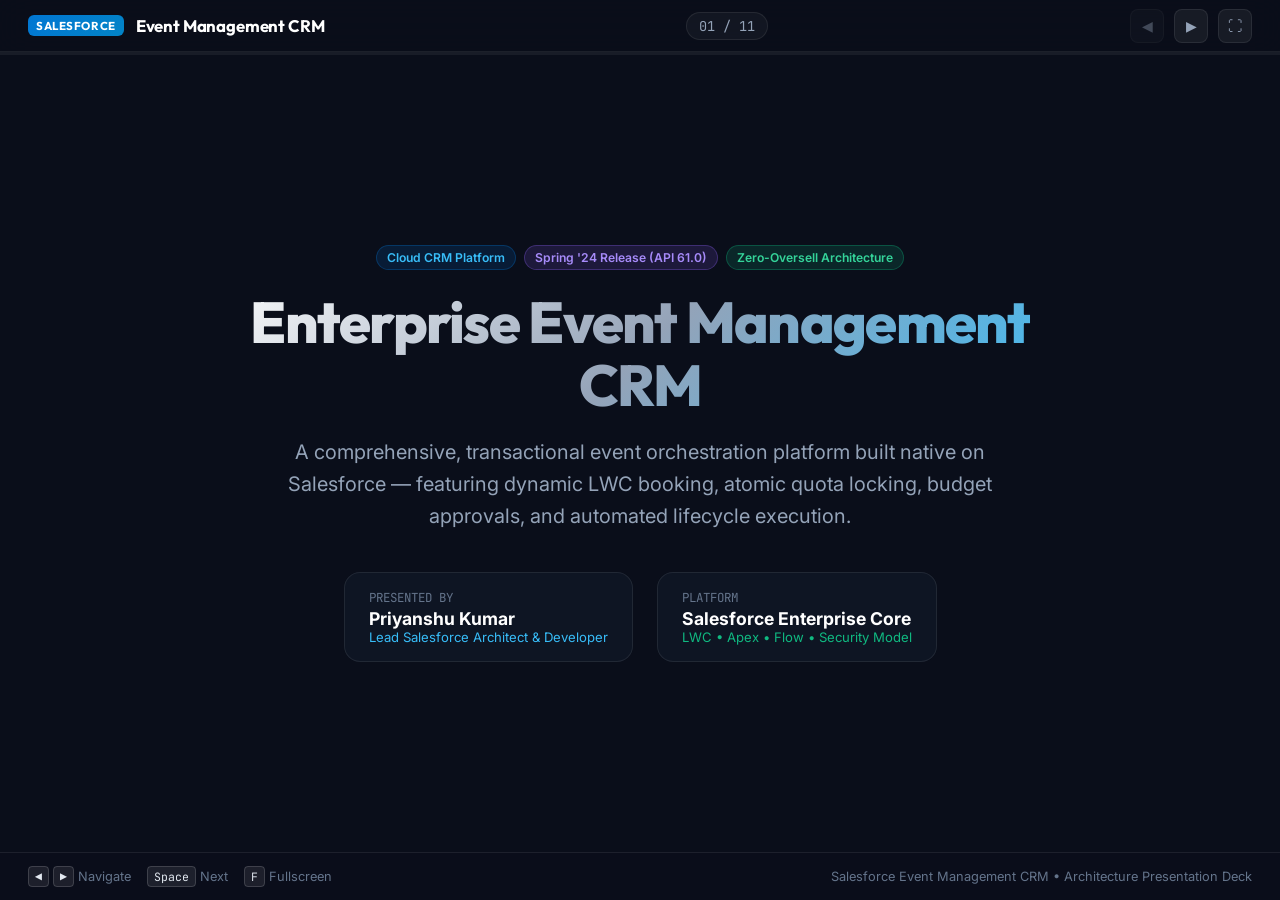
==== presentation/index.html @ e316e035 "feat(presentation): add interactive 11-slide presentation deck and screenshots guide" ====
<!DOCTYPE html>
<html lang="en">
<head>
    <meta charset="UTF-8">
    <meta name="viewport" content="width=device-width, initial-scale=1.0">
    <title>Enterprise Event Management CRM | Salesforce Presentation</title>
    <link rel="preconnect" href="https://fonts.googleapis.com">
    <link rel="preconnect" href="https://fonts.gstatic.com" crossorigin>
    <link href="https://fonts.googleapis.com/css2?family=Inter:wght@300;400;500;600;700;800&family=JetBrains+Mono:wght@400;500;600&family=Outfit:wght@400;600;700;800&display=swap" rel="stylesheet">
    <style>
        :root {
            --bg-base: #0a0e1a;
            --bg-surface: #111827;
            --bg-card: rgba(17, 24, 39, 0.75);
            --bg-card-hover: rgba(31, 41, 55, 0.85);
            --border-card: rgba(255, 255, 255, 0.08);
            --border-focus: #0176D3;
            --sf-blue: #0176D3;
            --sf-blue-light: #38bdf8;
            --sf-teal: #0d9488;
            --accent-purple: #8b5cf6;
            --accent-emerald: #10b981;
            --accent-amber: #f59e0b;
            --accent-rose: #f43f5e;
            --text-primary: #f8fafc;
            --text-secondary: #94a3b8;
            --text-muted: #64748b;
            --radius-lg: 16px;
            --radius-md: 10px;
            --radius-sm: 6px;
            --shadow-glow: 0 0 40px -10px rgba(1, 118, 211, 0.35);
        }

        * {
            box-sizing: border-box;
            margin: 0;
            padding: 0;
        }

        body {
            font-family: 'Inter', sans-serif;
            background-color: var(--bg-base);
            color: var(--text-primary);
            overflow: hidden;
            height: 100vh;
            width: 100vw;
            display: flex;
            flex-direction: column;
            user-select: none;
        }

        /* Top Progress & Header */
        .header-bar {
            height: 52px;
            background: rgba(10, 14, 26, 0.8);
            backdrop-filter: blur(16px);
            border-bottom: 1px solid var(--border-card);
            display: flex;
            align-items: center;
            justify-content: space-between;
            padding: 0 28px;
            z-index: 100;
        }

        .header-logo {
            display: flex;
            align-items: center;
            gap: 12px;
            font-family: 'Outfit', sans-serif;
            font-weight: 700;
            font-size: 1.05rem;
            letter-spacing: -0.01em;
            color: #fff;
        }

        .sf-badge {
            background: linear-gradient(135deg, #0176D3, #0284c7);
            color: #fff;
            padding: 3px 8px;
            border-radius: 6px;
            font-size: 0.72rem;
            font-weight: 700;
            letter-spacing: 0.05em;
            text-transform: uppercase;
        }

        .slide-counter {
            font-family: 'JetBrains Mono', monospace;
            font-size: 0.85rem;
            color: var(--text-secondary);
            background: rgba(255, 255, 255, 0.04);
            padding: 4px 12px;
            border-radius: 20px;
            border: 1px solid var(--border-card);
        }

        .controls {
            display: flex;
            align-items: center;
            gap: 10px;
        }

        .btn-icon {
            background: rgba(255, 255, 255, 0.06);
            border: 1px solid var(--border-card);
            color: var(--text-secondary);
            width: 34px;
            height: 34px;
            border-radius: 8px;
            display: flex;
            align-items: center;
            justify-content: center;
            cursor: pointer;
            transition: all 0.2s ease;
            font-size: 0.9rem;
        }

        .btn-icon:hover {
            background: rgba(255, 255, 255, 0.12);
            color: #fff;
            border-color: rgba(255, 255, 255, 0.2);
            transform: translateY(-1px);
        }

        .progress-line {
            height: 3px;
            background: rgba(255, 255, 255, 0.06);
            width: 100%;
            position: relative;
        }

        .progress-bar-fill {
            height: 100%;
            background: linear-gradient(90deg, #0176D3, #38bdf8, #8b5cf6);
            width: 0%;
            transition: width 0.35s cubic-bezier(0.4, 0, 0.2, 1);
        }

        /* Slide Deck Viewport */
        .viewport {
            flex: 1;
            position: relative;
            overflow: hidden;
            display: flex;
            align-items: center;
            justify-content: center;
            padding: 24px;
        }

        .slide {
            position: absolute;
            inset: 20px 30px;
            opacity: 0;
            pointer-events: none;
            transform: scale(0.97) translateY(12px);
            transition: opacity 0.4s cubic-bezier(0.4, 0, 0.2, 1), transform 0.4s cubic-bezier(0.4, 0, 0.2, 1);
            display: flex;
            flex-direction: column;
            overflow-y: auto;
            scrollbar-width: thin;
            scrollbar-color: var(--border-card) transparent;
        }

        .slide.active {
            opacity: 1;
            pointer-events: auto;
            transform: scale(1) translateY(0);
        }

        /* Slide Content Components */
        .slide-header {
            margin-bottom: 24px;
        }

        .slide-tag {
            display: inline-flex;
            align-items: center;
            gap: 6px;
            font-family: 'JetBrains Mono', monospace;
            font-size: 0.78rem;
            color: var(--sf-blue-light);
            text-transform: uppercase;
            letter-spacing: 0.08em;
            margin-bottom: 6px;
        }

        .slide-title {
            font-family: 'Outfit', sans-serif;
            font-size: 2.2rem;
            font-weight: 700;
            letter-spacing: -0.02em;
            background: linear-gradient(135deg, #ffffff 0%, #cbd5e1 100%);
            -webkit-background-clip: text;
            -webkit-text-fill-color: transparent;
        }

        .slide-subtitle {
            font-size: 1.05rem;
            color: var(--text-secondary);
            margin-top: 4px;
        }

        /* Grid Layouts */
        .grid-2 {
            display: grid;
            grid-template-columns: 1fr 1fr;
            gap: 20px;
            flex: 1;
        }

        .grid-3 {
            display: grid;
            grid-template-columns: repeat(3, 1fr);
            gap: 20px;
            flex: 1;
        }

        .grid-4 {
            display: grid;
            grid-template-columns: repeat(4, 1fr);
            gap: 16px;
            flex: 1;
        }

        .card {
            background: var(--bg-card);
            border: 1px solid var(--border-card);
            border-radius: var(--radius-lg);
            padding: 22px;
            backdrop-filter: blur(12px);
            display: flex;
            flex-direction: column;
            position: relative;
            transition: all 0.25s ease;
        }

        .card:hover {
            border-color: rgba(255, 255, 255, 0.15);
            background: var(--bg-card-hover);
        }

        .card-header {
            display: flex;
            align-items: center;
            gap: 10px;
            margin-bottom: 14px;
        }

        .card-icon {
            width: 36px;
            height: 36px;
            border-radius: 10px;
            display: flex;
            align-items: center;
            justify-content: center;
            font-size: 1.1rem;
            background: rgba(1, 118, 211, 0.15);
            color: var(--sf-blue-light);
            border: 1px solid rgba(1, 118, 211, 0.3);
        }

        .card-title {
            font-family: 'Outfit', sans-serif;
            font-size: 1.15rem;
            font-weight: 600;
            color: #fff;
        }

        .card-body {
            color: var(--text-secondary);
            font-size: 0.92rem;
            line-height: 1.6;
            flex: 1;
        }

        ul.feature-list {
            list-style: none;
        }

        ul.feature-list li {
            position: relative;
            padding-left: 20px;
            margin-bottom: 10px;
            font-size: 0.9rem;
            color: #cbd5e1;
            line-height: 1.5;
        }

        ul.feature-list li::before {
            content: "▹";
            position: absolute;
            left: 0;
            color: var(--sf-blue-light);
            font-size: 1.1rem;
            line-height: 1.3;
        }

        /* Interactive Screenshots & Placeholders */
        .screenshot-box {
            background: rgba(0, 0, 0, 0.35);
            border: 1px dashed rgba(255, 255, 255, 0.18);
            border-radius: var(--radius-md);
            overflow: hidden;
            position: relative;
            min-height: 220px;
            display: flex;
            align-items: center;
            justify-content: center;
            margin-top: 12px;
        }

        .screenshot-box img {
            width: 100%;
            height: 100%;
            object-fit: cover;
            display: block;
            border-radius: var(--radius-md);
        }

        .screenshot-placeholder {
            display: flex;
            flex-direction: column;
            align-items: center;
            justify-content: center;
            gap: 8px;
            color: var(--text-muted);
            padding: 24px;
            text-align: center;
            font-size: 0.85rem;
        }

        .screenshot-placeholder code {
            font-family: 'JetBrains Mono', monospace;
            background: rgba(255, 255, 255, 0.08);
            padding: 3px 8px;
            border-radius: 4px;
            color: var(--sf-blue-light);
            font-size: 0.78rem;
        }

        /* Flow Diagrams & Process Flow */
        .process-pipeline {
            display: flex;
            gap: 12px;
            align-items: center;
            margin-top: 14px;
            overflow-x: auto;
            padding-bottom: 8px;
        }

        .step-node {
            background: rgba(255, 255, 255, 0.04);
            border: 1px solid var(--border-card);
            border-radius: var(--radius-md);
            padding: 12px 16px;
            min-width: 140px;
            text-align: center;
        }

        .step-node .step-num {
            font-family: 'JetBrains Mono', monospace;
            font-size: 0.7rem;
            color: var(--sf-blue-light);
            text-transform: uppercase;
        }

        .step-node .step-name {
            font-weight: 600;
            font-size: 0.88rem;
            color: #fff;
            margin-top: 2px;
        }

        .step-arrow {
            color: var(--text-muted);
            font-size: 1.1rem;
        }

        /* Key Metrics Banner */
        .metric-pill {
            display: inline-flex;
            align-items: center;
            gap: 6px;
            padding: 4px 10px;
            border-radius: 20px;
            font-size: 0.76rem;
            font-weight: 600;
        }
        .pill-success { background: rgba(16, 185, 129, 0.15); color: #34d399; border: 1px solid rgba(16, 185, 129, 0.3); }
        .pill-blue { background: rgba(1, 118, 211, 0.15); color: #38bdf8; border: 1px solid rgba(1, 118, 211, 0.3); }
        .pill-purple { background: rgba(139, 92, 246, 0.15); color: #a78bfa; border: 1px solid rgba(139, 92, 246, 0.3); }

        /* Code & Tables */
        .code-snippet {
            font-family: 'JetBrains Mono', monospace;
            background: #05070e;
            border: 1px solid rgba(255, 255, 255, 0.06);
            border-radius: 8px;
            padding: 12px 14px;
            font-size: 0.82rem;
            color: #e2e8f0;
            line-height: 1.5;
            overflow-x: auto;
        }
        .code-kw { color: #f43f5e; }
        .code-fn { color: #38bdf8; }
        .code-str { color: #34d399; }
        .code-cm { color: #64748b; font-style: italic; }

        .table-custom {
            width: 100%;
            border-collapse: collapse;
            font-size: 0.86rem;
            margin-top: 8px;
        }
        .table-custom th {
            text-align: left;
            padding: 10px 12px;
            color: var(--text-muted);
            font-weight: 600;
            border-bottom: 1px solid var(--border-card);
            font-family: 'JetBrains Mono', monospace;
            font-size: 0.75rem;
            text-transform: uppercase;
        }
        .table-custom td {
            padding: 10px 12px;
            border-bottom: 1px solid rgba(255, 255, 255, 0.04);
            color: #cbd5e1;
        }

        /* Bottom Controls Bar */
        .footer-bar {
            height: 48px;
            background: rgba(10, 14, 26, 0.9);
            border-top: 1px solid var(--border-card);
            display: flex;
            align-items: center;
            justify-content: space-between;
            padding: 0 28px;
            font-size: 0.8rem;
            color: var(--text-muted);
        }

        .keys-hint {
            display: flex;
            align-items: center;
            gap: 16px;
        }
        .key-badge {
            background: rgba(255, 255, 255, 0.08);
            border: 1px solid rgba(255, 255, 255, 0.15);
            padding: 2px 6px;
            border-radius: 4px;
            font-family: 'JetBrains Mono', monospace;
            font-size: 0.72rem;
            color: #e2e8f0;
        }

        /* Title Slide Custom */
        .hero-center {
            display: flex;
            flex-direction: column;
            align-items: center;
            justify-content: center;
            text-align: center;
            height: 100%;
            gap: 20px;
        }
        .hero-title {
            font-family: 'Outfit', sans-serif;
            font-size: 3.6rem;
            font-weight: 800;
            line-height: 1.1;
            letter-spacing: -0.03em;
            background: linear-gradient(135deg, #ffffff 0%, #94a3b8 50%, #38bdf8 100%);
            -webkit-background-clip: text;
            -webkit-text-fill-color: transparent;
            max-width: 900px;
        }
        .hero-desc {
            font-size: 1.25rem;
            color: var(--text-secondary);
            max-width: 720px;
            line-height: 1.6;
        }
    </style>
</head>
<body>

    <!-- Header Bar -->
    <header class="header-bar">
        <div class="header-logo">
            <span class="sf-badge">Salesforce</span>
            <span>Event Management CRM</span>
        </div>
        <div class="slide-counter" id="slideIndicator">01 / 11</div>
        <div class="controls">
            <button class="btn-icon" id="prevBtn" title="Previous Slide (Left Arrow)">◀</button>
            <button class="btn-icon" id="nextBtn" title="Next Slide (Right Arrow / Space)">▶</button>
            <button class="btn-icon" id="fullscreenBtn" title="Toggle Fullscreen (F)">⛶</button>
        </div>
    </header>

    <div class="progress-line">
        <div class="progress-bar-fill" id="progressBar"></div>
    </div>

    <!-- Viewport Container -->
    <main class="viewport">

        <!-- SLIDE 1: Title & Executive Summary -->
        <section class="slide active" data-slide="1">
            <div class="hero-center">
                <div style="display: flex; gap: 8px;">
                    <span class="metric-pill pill-blue">Cloud CRM Platform</span>
                    <span class="metric-pill pill-purple">Spring '24 Release (API 61.0)</span>
                    <span class="metric-pill pill-success">Zero-Oversell Architecture</span>
                </div>
                <h1 class="hero-title">Enterprise Event Management CRM</h1>
                <p class="hero-desc">
                    A comprehensive, transactional event orchestration platform built native on Salesforce — featuring dynamic LWC booking, atomic quota locking, budget approvals, and automated lifecycle execution.
                </p>
                <div style="display: flex; gap: 24px; margin-top: 20px;">
                    <div class="card" style="padding: 16px 24px; text-align: left;">
                        <div style="font-size: 0.78rem; color: var(--text-muted); font-family: 'JetBrains Mono', monospace;">PRESENTED BY</div>
                        <div style="font-weight: 700; font-size: 1.1rem; color: #fff; margin-top: 2px;">Priyanshu Kumar</div>
                        <div style="font-size: 0.82rem; color: var(--sf-blue-light);">Lead Salesforce Architect & Developer</div>
                    </div>
                    <div class="card" style="padding: 16px 24px; text-align: left;">
                        <div style="font-size: 0.78rem; color: var(--text-muted); font-family: 'JetBrains Mono', monospace;">PLATFORM</div>
                        <div style="font-weight: 700; font-size: 1.1rem; color: #fff; margin-top: 2px;">Salesforce Enterprise Core</div>
                        <div style="font-size: 0.82rem; color: var(--accent-emerald);">LWC • Apex • Flow • Security Model</div>
                    </div>
                </div>
            </div>
        </section>

        <!-- SLIDE 2: Problem Statement & Solution -->
        <section class="slide" data-slide="2">
            <div class="slide-header">
                <div class="slide-tag">02 • Business Case</div>
                <h2 class="slide-title">Problem Statement vs. Solution</h2>
                <p class="slide-subtitle">Bridging the gap between manual event operations and automated enterprise customer experience.</p>
            </div>
            <div class="grid-2">
                <div class="card" style="border-left: 4px solid var(--accent-rose);">
                    <div class="card-header">
                        <div class="card-icon" style="background: rgba(244, 63, 94, 0.15); color: #fb7185; border-color: rgba(244, 63, 94, 0.3);">✕</div>
                        <div class="card-title">Traditional Challenges</div>
                    </div>
                    <ul class="feature-list">
                        <li><strong>Ticket Overselling & Race Conditions:</strong> Concurrent users checking out simultaneously exhaust venue capacity, causing embarrassing booking conflicts.</li>
                        <li><strong>Disjointed Budget Approval:</strong> High-value corporate events require manual email chains for manager approvals before publication.</li>
                        <li><strong>Clunky Registration UX:</strong> Standard CRM forms look like internal databases rather than modern, consumer-ready ticketing apps.</li>
                        <li><strong>Manual Follow-ups & Reminders:</strong> Staff forget to issue reminder emails 24 hours prior or dispatch post-event feedback surveys.</li>
                    </ul>
                </div>

                <div class="card" style="border-left: 4px solid var(--accent-emerald);">
                    <div class="card-header">
                        <div class="card-icon" style="background: rgba(16, 185, 129, 0.15); color: #34d399; border-color: rgba(16, 185, 129, 0.3);">✓</div>
                        <div class="card-title">Salesforce CRM Solution</div>
                    </div>
                    <ul class="feature-list">
                        <li><strong>Atomic Database Locking:</strong> Apex <code>SELECT ... FOR UPDATE</code> locks ticket quotas at the row level, mathematically eliminating oversell risks.</li>
                        <li><strong>Automated Approval Matrix:</strong> Low-budget events auto-approve instantly; budgets exceeding threshold trigger Salesforce Approval Processes.</li>
                        <li><strong>Consumer-Grade LWC Portal:</strong> Real-time category filtering, responsive card decks, guest ticket quantity selection, and simulated UPI/QR payment.</li>
                        <li><strong>Hands-Free Automated Lifecycle:</strong> Scheduled Flows automatically batch 24-hour reminders and post-event survey invitations without human effort.</li>
                    </ul>
                </div>
            </div>
        </section>

        <!-- SLIDE 3: System Architecture -->
        <section class="slide" data-slide="3">
            <div class="slide-header">
                <div class="slide-tag">03 • Technical Architecture</div>
                <h2 class="slide-title">4-Tier System Architecture</h2>
                <p class="slide-subtitle">Engineered with clear separation of concerns across presentation, business logic, persistence, and security.</p>
            </div>
            <div class="grid-4">
                <div class="card">
                    <div class="card-header">
                        <div class="card-icon">💻</div>
                        <div class="card-title">1. Presentation</div>
                    </div>
                    <div class="card-body">
                        <strong>Lightning Web Components:</strong>
                        <ul class="feature-list" style="margin-top: 10px;">
                            <li><code>attendeeEventBooking</code> (Portal)</li>
                            <li><code>ticketTypeCollector</code> (Wizard)</li>
                            <li><code>paymentQrVerification</code> (Modal)</li>
                            <li>Real-time client validation & state machine</li>
                        </ul>
                    </div>
                </div>

                <div class="card">
                    <div class="card-header">
                        <div class="card-icon">⚡</div>
                        <div class="card-title">2. Logic & Flows</div>
                    </div>
                    <div class="card-body">
                        <strong>Declarative Automation:</strong>
                        <ul class="feature-list" style="margin-top: 10px;">
                            <li><code>Event_Creation_Screen_Flow</code></li>
                            <li><code>Event_Registration_Screen_Flow</code></li>
                            <li><code>Post_Registration_Automation</code></li>
                            <li>Bulkified Scheduled Reminder & Feedback Flows</li>
                        </ul>
                    </div>
                </div>

                <div class="card">
                    <div class="card-header">
                        <div class="card-icon">🔒</div>
                        <div class="card-title">3. Data & Concurrency</div>
                    </div>
                    <div class="card-body">
                        <strong>Enterprise Apex Layer:</strong>
                        <ul class="feature-list" style="margin-top: 10px;">
                            <li><code>EventBookingController.cls</code></li>
                            <li><code>RegistrationTriggerHandler.cls</code></li>
                            <li><code>SELECT ... FOR UPDATE</code> locking</li>
                            <li>In-memory running counters for bulk safety</li>
                        </ul>
                    </div>
                </div>

                <div class="card">
                    <div class="card-header">
                        <div class="card-icon">🛡️</div>
                        <div class="card-title">4. Security & Access</div>
                    </div>
                    <div class="card-body">
                        <strong>Granular Access Control:</strong>
                        <ul class="feature-list" style="margin-top: 10px;">
                            <li>Private Organization-Wide Defaults (OWD)</li>
                            <li>Role Hierarchy (Organizers vs Managers)</li>
                            <li>Criteria & Ownership Sharing Rules</li>
                            <li>Field-Level Security (FLS) & Permission Sets</li>
                        </ul>
                    </div>
                </div>
            </div>
        </section>

        <!-- SLIDE 4: Data Model & ERD -->
        <section class="slide" data-slide="4">
            <div class="slide-header">
                <div class="slide-tag">04 • Relational Schema</div>
                <h2 class="slide-title">Entity Relationship Diagram (ERD)</h2>
                <p class="slide-subtitle">Normalized custom objects modeled to balance referential integrity with independent lifecycle management.</p>
            </div>
            <div class="grid-2">
                <div class="card">
                    <div class="card-title" style="margin-bottom: 12px; font-size: 1rem; color: var(--sf-blue-light);">Core Custom Objects & Cardinality</div>
                    <table class="table-custom">
                        <thead>
                            <tr>
                                <th>Parent Object</th>
                                <th>Relationship</th>
                                <th>Child Object</th>
                                <th>Purpose</th>
                            </tr>
                        </thead>
                        <tbody>
                            <tr>
                                <td><code>Event__c</code></td>
                                <td>1 : Many (Lookup)</td>
                                <td><code>Ticket_Type__c</code></td>
                                <td>Multiple pricing tiers (VIP, General)</td>
                            </tr>
                            <tr>
                                <td><code>Event__c</code></td>
                                <td>Many : 1 (Lookup)</td>
                                <td><code>Venue__c</code></td>
                                <td>Physical location & capacity limits</td>
                            </tr>
                            <tr>
                                <td><code>Event__c</code></td>
                                <td>1 : Many (Lookup)</td>
                                <td><code>Registration__c</code></td>
                                <td>Attendee booking attempts (Pending/Confirmed)</td>
                            </tr>
                            <tr>
                                <td><code>Registration__c</code></td>
                                <td>1 : 1 (Lookup)</td>
                                <td><code>Ticket__c</code></td>
                                <td>Issued admission pass with unique barcode ID</td>
                            </tr>
                            <tr>
                                <td><code>Registration__c</code></td>
                                <td>1 : 1 (Lookup)</td>
                                <td><code>Payment__c</code></td>
                                <td>Transactional payment confirmation record</td>
                            </tr>
                            <tr>
                                <td><code>Registration__c</code></td>
                                <td>1 : 1 (Lookup)</td>
                                <td><code>Feedback__c</code></td>
                                <td>Post-event survey rating & attendee review</td>
                            </tr>
                        </tbody>
                    </table>
                </div>

                <div class="card">
                    <div class="card-title" style="margin-bottom: 10px; font-size: 1rem; color: var(--accent-purple);">Design Rationale: Master-Detail vs. Lookup</div>
                    <ul class="feature-list">
                        <li><strong>Why Lookup for <code>Ticket_Type__c</code>:</strong> Enables independent archiving, security permissions, and prevents accidental deletion cascades of active tickets.</li>
                        <li><strong>Inventory Roll-Up Design:</strong> Because <code>Registration__c</code> $\rightarrow$ <code>Ticket_Type__c</code> is a Lookup, <code>Booked_Seats__c</code> is managed atomically in the Apex trigger rather than standard declarative rollups.</li>
                        <li><strong>Deduplicated Attendee Master:</strong> <code>Attendee__c</code> records are unified by email address. One attendee can register for dozens of events without duplicating their core profile.</li>
                    </ul>
                </div>
            </div>
        </section>

        <!-- SLIDE 5: End-to-End Workflow Flowchart -->
        <section class="slide" data-slide="5">
            <div class="slide-header">
                <div class="slide-tag">05 • Business Journey</div>
                <h2 class="slide-title">End-to-End Event Lifecycle Flowchart</h2>
                <p class="slide-subtitle">From event ideation and budget approval to attendee ticketing and post-event survey collection.</p>
            </div>
            <div class="card" style="flex: 1; justify-content: center;">
                <div class="process-pipeline">
                    <div class="step-node">
                        <div class="step-num">PHASE 1</div>
                        <div class="step-name">Event Creation</div>
                        <div style="font-size: 0.72rem; color: var(--text-muted); margin-top: 4px;">Screen Flow + LWC</div>
                    </div>
                    <div class="step-arrow">➔</div>
                    <div class="step-node">
                        <div class="step-num">PHASE 2</div>
                        <div class="step-name">Approval Gate</div>
                        <div style="font-size: 0.72rem; color: var(--text-muted); margin-top: 4px;">Budget Threshold Check</div>
                    </div>
                    <div class="step-arrow">➔</div>
                    <div class="step-node">
                        <div class="step-num">PHASE 3</div>
                        <div class="step-name">Portal Discovery</div>
                        <div style="font-size: 0.72rem; color: var(--text-muted); margin-top: 4px;">LWC Event Browser</div>
                    </div>
                    <div class="step-arrow">➔</div>
                    <div class="step-node">
                        <div class="step-num">PHASE 4</div>
                        <div class="step-name">Atomic Booking</div>
                        <div style="font-size: 0.72rem; color: var(--text-muted); margin-top: 4px;">Row-Lock & Payment</div>
                    </div>
                    <div class="step-arrow">➔</div>
                    <div class="step-node">
                        <div class="step-num">PHASE 5</div>
                        <div class="step-name">Ticket Issuance</div>
                        <div style="font-size: 0.72rem; color: var(--text-muted); margin-top: 4px;">Record-Triggered Flow</div>
                    </div>
                    <div class="step-arrow">➔</div>
                    <div class="step-node">
                        <div class="step-num">PHASE 6</div>
                        <div class="step-name">Lifecycle Reminders</div>
                        <div style="font-size: 0.72rem; color: var(--text-muted); margin-top: 4px;">Bulkified Scheduled Flows</div>
                    </div>
                </div>

                <div class="grid-3" style="margin-top: 24px;">
                    <div style="background: rgba(255, 255, 255, 0.02); padding: 14px; border-radius: 8px; border: 1px solid var(--border-card);">
                        <strong style="color: var(--sf-blue-light); font-size: 0.85rem;">Organizer Path:</strong>
                        <p style="font-size: 0.8rem; color: var(--text-secondary); margin-top: 4px;">Submits venue, dates, proposed budget, and multiple ticket tiers with seat quotas.</p>
                    </div>
                    <div style="background: rgba(255, 255, 255, 0.02); padding: 14px; border-radius: 8px; border: 1px solid var(--border-card);">
                        <strong style="color: var(--accent-emerald); font-size: 0.85rem;">Attendee Path:</strong>
                        <p style="font-size: 0.8rem; color: var(--text-secondary); margin-top: 4px;">Selects ticket count, fills primary/guest info, verifies UPI/QR payment, and accesses passes.</p>
                    </div>
                    <div style="background: rgba(255, 255, 255, 0.02); padding: 14px; border-radius: 8px; border: 1px solid var(--border-card);">
                        <strong style="color: var(--accent-purple); font-size: 0.85rem;">System Engine:</strong>
                        <p style="font-size: 0.8rem; color: var(--text-secondary); margin-top: 4px;">Locks inventory, creates tickets, dispatches emails, and gathers post-event reviews.</p>
                    </div>
                </div>
            </div>
        </section>

        <!-- SLIDE 6: Event Creation & Budget Approval -->
        <section class="slide" data-slide="6">
            <div class="slide-header">
                <div class="slide-tag">06 • Core Feature</div>
                <h2 class="slide-title">Event Creation & Budget Approval Engine</h2>
                <p class="slide-subtitle">Screen Flow integrating custom LWC for dynamic ticket tier allocation and automated approval routing.</p>
            </div>
            <div class="grid-2">
                <div class="card">
                    <div class="card-title" style="font-size: 1.05rem; color: #fff;">Key Technical Highlights</div>
                    <ul class="feature-list" style="margin-top: 12px;">
                        <li><strong>Embedded LWC (<code>ticketTypeCollector</code>):</strong> Embedded within the Screen Flow via Custom Flow Element to collect multi-row ticket tiers in real time.</li>
                        <li><strong>Decoupled Focus-Safe Typing:</strong> Keystrokes are buffered locally in LWC state to avoid typing focus loss during live flow validation.</li>
                        <li><strong>Dynamic Budget Approval Routing:</strong>
                            <div class="code-snippet" style="margin-top: 8px;">
                                IF Proposed_Budget__c > Threshold__c<br>
                                &nbsp;&nbsp;➔ Status = "Pending Approval"<br>
                                &nbsp;&nbsp;➔ Submits to Manager Approval Process<br>
                                ELSE<br>
                                &nbsp;&nbsp;➔ Status = "Approved" & Published
                            </div>
                        </li>
                    </ul>
                </div>

                <div class="card">
                    <div class="card-title" style="font-size: 1.05rem; color: var(--sf-blue-light);">Live System Screenshots</div>
                    <div class="screenshot-box">
                        <img src="screenshots/screenshot-event-creation.png" alt="Event Creation Screen" onerror="this.style.display='none'; this.nextElementSibling.style.display='flex';">
                        <div class="screenshot-placeholder">
                            <span>🖼️ Drop Screenshot Here:</span>
                            <code>presentation/screenshots/screenshot-event-creation.png</code>
                            <span style="font-size: 0.75rem; color: var(--text-muted);">(Event Creation Flow with Ticket Types table)</span>
                        </div>
                    </div>
                </div>
            </div>
        </section>

        <!-- SLIDE 7: Attendee Portal & Dynamic Booking (LWC) -->
        <section class="slide" data-slide="7">
            <div class="slide-header">
                <div class="slide-tag">07 • Frontend Experience</div>
                <h2 class="slide-title">Attendee Portal & Booking Experience</h2>
                <p class="slide-subtitle">High-performance Lightning Web Component offering a responsive e-commerce checkout experience.</p>
            </div>
            <div class="grid-2">
                <div class="card">
                    <div class="card-title" style="font-size: 1.05rem; color: #fff;">LWC Engineering Capabilities</div>
                    <ul class="feature-list" style="margin-top: 12px;">
                        <li><strong>Live Category & Keyword Search:</strong> Real-time filtering without page reloads using JavaScript array evaluation.</li>
                        <li><strong>Multi-Ticket Allocation:</strong> Supports primary booker + guests with dynamic <code>attendeeList</code> array synchronization.</li>
                        <li><strong>Client-Side Phone & Email Regex:</strong> Strictly validates 10-digit phone format before server invocation to prevent DML validation rollbacks.</li>
                        <li><strong>Simulated QR/UPI Payment Gateway:</strong> Emits custom DOM events (<code>paymentconfirmed</code>) with unique transaction references.</li>
                        <li><strong>"My Tickets" Self-Service Hub:</strong> Displays confirmed tickets, dates, venue addresses, and downloadable pass vouchers.</li>
                    </ul>
                </div>

                <div class="card">
                    <div class="card-title" style="font-size: 1.05rem; color: var(--sf-blue-light);">Live System Screenshots</div>
                    <div class="screenshot-box">
                        <img src="screenshots/screenshot-attendee-portal.png" alt="Attendee Portal" onerror="this.style.display='none'; this.nextElementSibling.style.display='flex';">
                        <div class="screenshot-placeholder">
                            <span>🖼️ Drop Screenshot Here:</span>
                            <code>presentation/screenshots/screenshot-attendee-portal.png</code>
                            <span style="font-size: 0.75rem; color: var(--text-muted);">(Attendee Booking Portal or QR Payment Modal)</span>
                        </div>
                    </div>
                </div>
            </div>
        </section>

        <!-- SLIDE 8: Concurrency & Transaction Safety -->
        <section class="slide" data-slide="8">
            <div class="slide-header">
                <div class="slide-tag">08 • Senior Engineering</div>
                <h2 class="slide-title">Transaction Safety & Concurrency Locking</h2>
                <p class="slide-subtitle">How we solved the classic last-seat race condition problem natively on the Salesforce platform.</p>
            </div>
            <div class="grid-2">
                <div class="card">
                    <div class="card-title" style="color: var(--accent-rose); font-size: 1.05rem;">The Concurrency Flaw with Flows & VRs</div>
                    <div class="card-body">
                        <p>Validation Rules and Flows evaluate data against the <strong>start-of-transaction snapshot</strong>. If User A and User B both submit for the last seat at 12:00:00.000:</p>
                        <ul class="feature-list" style="margin-top: 10px;">
                            <li>Both transactions read <code>Available_Seats__c = 1</code>.</li>
                            <li>Both transactions evaluate the quota check as <strong>Valid</strong>.</li>
                            <li>Both insert registrations $\rightarrow$ <strong>Venue is oversold by 1 seat!</strong></li>
                        </ul>
                    </div>
                </div>

                <div class="card">
                    <div class="card-title" style="color: var(--accent-emerald); font-size: 1.05rem;">Our Apex Row-Level Locking Architecture</div>
                    <div class="code-snippet">
<span class="code-cm">// RegistrationTriggerHandler.cls</span>
<span class="code-kw">Map</span>&lt;Id, Ticket_Type__c&gt; locked = <span class="code-kw">new Map</span>&lt;Id, Ticket_Type__c&gt;([
    <span class="code-kw">SELECT</span> Id, Quota__c, Booked_Seats__c, Status__c 
    <span class="code-kw">FROM</span> Ticket_Type__c 
    <span class="code-kw">WHERE</span> Id <span class="code-kw">IN</span> :ticketTypeIds 
    <span class="code-kw">FOR UPDATE</span>  <span class="code-cm">// &lt;-- ATOMIC ROW LOCK</span>
]);
                    </div>
                    <div class="card-body" style="margin-top: 10px;">
                        <p style="font-size: 0.85rem;">
                            <code>FOR UPDATE</code> forces the database to block Thread B until Thread A commits. Thread A claims the seat; Thread B wakes up, detects <code>Available = 0</code>, and receives a clean <strong>"Sold Out"</strong> exception!
                        </p>
                    </div>
                </div>
            </div>
        </section>

        <!-- SLIDE 9: Automated Post-Booking & Scheduled Flows -->
        <section class="slide" data-slide="9">
            <div class="slide-header">
                <div class="slide-tag">09 • Lifecycle Automation</div>
                <h2 class="slide-title">Post-Booking & Bulkified Scheduled Flows</h2>
                <p class="slide-subtitle">Decoupled execution engine guaranteeing ticket delivery and governor-limit-safe background batches.</p>
            </div>
            <div class="grid-2">
                <div class="card">
                    <div class="card-title" style="color: #fff; font-size: 1.05rem;">Record-Triggered Flow (Post-Registration)</div>
                    <ul class="feature-list" style="margin-top: 10px;">
                        <li>Fires <strong>After Save</strong> when status changes to <code>Confirmed</code>.</li>
                        <li><strong>Step 1:</strong> Creates <code>Ticket__c</code> record with status <code>Active</code>.</li>
                        <li><strong>Step 2:</strong> Logs completed audit <code>Task</code> on the Event record.</li>
                        <li><strong>Step 3:</strong> Dispatches Ticket Confirmation Email containing Ticket ID.</li>
                        <li><strong>Fault Handling:</strong> Includes <code>&lt;faultConnector&gt;</code> setting <code>Confirmation_Status__c = 'Failed'</code> if delivery fails.</li>
                    </ul>
                </div>

                <div class="card">
                    <div class="card-title" style="color: var(--accent-purple); font-size: 1.05rem;">Bulkified Scheduled Background Flows</div>
                    <ul class="feature-list" style="margin-top: 10px;">
                        <li><strong>Zero SOQL in Loop:</strong> Initial query filters <code>Feedback_Submitted__c = false</code> directly upfront, eliminating in-loop database calls.</li>
                        <li><strong>Batch Email Delivery:</strong> In-memory string collection accumulates all recipient addresses and fires <strong>one single email invocation</strong> outside the loop.</li>
                        <li><strong>Governor Limit Proof:</strong> Consumes <strong>1 of 10</strong> email calls, completely impervious to the 10-email-per-transaction limit!</li>
                    </ul>
                </div>
            </div>
        </section>

        <!-- SLIDE 10: Security Model & Permissions -->
        <section class="slide" data-slide="10">
            <div class="slide-header">
                <div class="slide-tag">10 • Platform Governance</div>
                <h2 class="slide-title">Security Model, OWD & Persona Matrix</h2>
                <p class="slide-subtitle">Role-based access control safeguarding financial data and enforcing organizational boundaries.</p>
            </div>
            <div class="grid-2">
                <div class="card">
                    <div class="card-title" style="color: var(--sf-blue-light); font-size: 1.05rem;">Organization-Wide Defaults (OWD)</div>
                    <table class="table-custom">
                        <thead>
                            <tr>
                                <th>Object</th>
                                <th>OWD Setting</th>
                                <th>Visibility Strategy</th>
                            </tr>
                        </thead>
                        <tbody>
                            <tr>
                                <td><code>Event__c</code></td>
                                <td>Public Read Only</td>
                                <td>Visible to all for browsing; editable only by Organizer/Manager</td>
                            </tr>
                            <tr>
                                <td><code>Registration__c</code></td>
                                <td>Private</td>
                                <td>Users see only their own registrations (or assigned team)</td>
                            </tr>
                            <tr>
                                <td><code>Payment__c</code></td>
                                <td>Private</td>
                                <td>Strictly restricted to Event Managers and Finance auditors</td>
                            </tr>
                            <tr>
                                <td><code>Venue__c</code></td>
                                <td>Public Read Only</td>
                                <td>Shared reference catalog across all organizers</td>
                            </tr>
                        </tbody>
                    </table>
                </div>

                <div class="card">
                    <div class="card-title" style="color: var(--accent-amber); font-size: 1.05rem;">User Persona Matrix</div>
                    <ul class="feature-list" style="margin-top: 10px;">
                        <li><strong>Event Organizer:</strong> Can propose events, set quotas, and view registrations for their own events. Cannot approve their own high-budget proposals.</li>
                        <li><strong>Event Manager:</strong> Has elevated managerial permissions. Reviews and approves proposed budgets, manages venue contracts, and reviews financial payments.</li>
                        <li><strong>Attendee (Public Portal):</strong> Can search published events, register, submit payments, view tickets, and submit feedback. Zero access to backend CRM configs.</li>
                    </ul>
                </div>
            </div>
        </section>

        <!-- SLIDE 11: Business Impact & Q&A -->
        <section class="slide" data-slide="11">
            <div class="hero-center">
                <span class="metric-pill pill-success">Enterprise Readiness & Impact</span>
                <h2 class="hero-title" style="font-size: 2.8rem;">Project Impact & Key Takeaways</h2>
                <div class="grid-3" style="width: 100%; max-width: 900px; margin-top: 16px;">
                    <div class="card" style="text-align: center; padding: 20px;">
                        <div style="font-size: 2.4rem; font-weight: 800; color: #34d399; font-family: 'Outfit';">100%</div>
                        <div style="font-weight: 600; color: #fff; margin-top: 4px;">Zero Oversell Guarantee</div>
                        <div style="font-size: 0.8rem; color: var(--text-muted); margin-top: 4px;">Enforced by atomic row locks</div>
                    </div>
                    <div class="card" style="text-align: center; padding: 20px;">
                        <div style="font-size: 2.4rem; font-weight: 800; color: #38bdf8; font-family: 'Outfit';">100%</div>
                        <div style="font-weight: 600; color: #fff; margin-top: 4px;">Automated Fulfillment</div>
                        <div style="font-size: 0.8rem; color: var(--text-muted); margin-top: 4px;">Tickets & reminders without manual effort</div>
                    </div>
                    <div class="card" style="text-align: center; padding: 20px;">
                        <div style="font-size: 2.4rem; font-weight: 800; color: #a78bfa; font-family: 'Outfit';">1 of 10</div>
                        <div style="font-weight: 600; color: #fff; margin-top: 4px;">Governor Limit Consumption</div>
                        <div style="font-size: 0.8rem; color: var(--text-muted); margin-top: 4px;">Fully bulkified enterprise flows</div>
                    </div>
                </div>
                <div style="margin-top: 28px;">
                    <h3 style="font-family: 'Outfit', sans-serif; font-size: 1.4rem; color: #fff;">Thank You! Open for Questions.</h3>
                    <p style="color: var(--text-muted); font-size: 0.9rem; margin-top: 4px;">Priyanshu Kumar • Event Management CRM on Salesforce</p>
                </div>
            </div>
        </section>

    </main>

    <!-- Footer Bar -->
    <footer class="footer-bar">
        <div class="keys-hint">
            <span><span class="key-badge">◀</span> <span class="key-badge">▶</span> Navigate</span>
            <span><span class="key-badge">Space</span> Next</span>
            <span><span class="key-badge">F</span> Fullscreen</span>
        </div>
        <div>Salesforce Event Management CRM • Architecture Presentation Deck</div>
    </footer>

    <script>
        const slides = document.querySelectorAll('.slide');
        const totalSlides = slides.length;
        let currentSlide = 1;

        const slideIndicator = document.getElementById('slideIndicator');
        const progressBar = document.getElementById('progressBar');
        const prevBtn = document.getElementById('prevBtn');
        const nextBtn = document.getElementById('nextBtn');
        const fullscreenBtn = document.getElementById('fullscreenBtn');

        function updateSlide(newIndex) {
            if (newIndex < 1 || newIndex > totalSlides) return;
            slides[currentSlide - 1].classList.remove('active');
            currentSlide = newIndex;
            slides[currentSlide - 1].classList.add('active');

            // Update Header Indicator
            slideIndicator.textContent = `${String(currentSlide).padStart(2, '0')} / ${String(totalSlides).padStart(2, '0')}`;
            
            // Update Progress Bar
            const percentage = ((currentSlide - 1) / (totalSlides - 1)) * 100;
            progressBar.style.width = `${percentage}%`;

            prevBtn.style.opacity = currentSlide === 1 ? '0.4' : '1';
            nextBtn.style.opacity = currentSlide === totalSlides ? '0.4' : '1';
        }

        prevBtn.addEventListener('click', () => updateSlide(currentSlide - 1));
        nextBtn.addEventListener('click', () => updateSlide(currentSlide + 1));

        document.addEventListener('keydown', (e) => {
            if (e.key === 'ArrowRight' || e.key === ' ') {
                e.preventDefault();
                updateSlide(currentSlide + 1);
            } else if (e.key === 'ArrowLeft') {
                e.preventDefault();
                updateSlide(currentSlide - 1);
            } else if (e.key === 'f' || e.key === 'F') {
                toggleFullscreen();
            }
        });

        function toggleFullscreen() {
            if (!document.fullscreenElement) {
                document.documentElement.requestFullscreen().catch(err => console.log(err));
            } else {
                document.exitFullscreen();
            }
        }
        fullscreenBtn.addEventListener('click', toggleFullscreen);

        // Initialize first slide state
        updateSlide(1);
    </script>
</body>
</html>
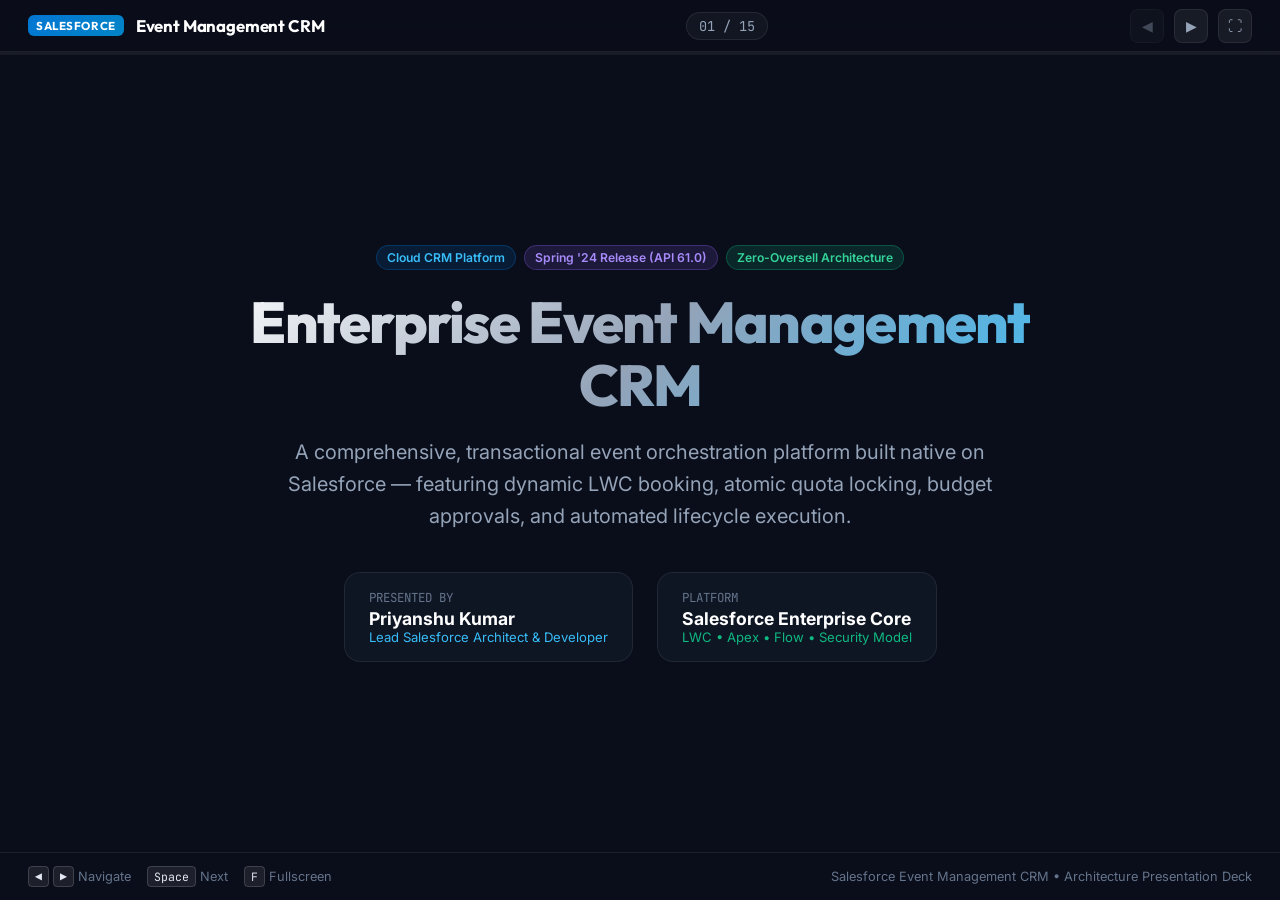
==== commit 7d5d9d9f: "chore: update gitignore and sync project documentation, metadata, and flows" ====
--- a/presentation/index.html
+++ b/presentation/index.html
@@ -494,7 +494,7 @@
             <span class="sf-badge">Salesforce</span>
             <span>Event Management CRM</span>
         </div>
-        <div class="slide-counter" id="slideIndicator">01 / 11</div>
+        <div class="slide-counter" id="slideIndicator">01 / 15</div>
         <div class="controls">
             <button class="btn-icon" id="prevBtn" title="Previous Slide (Left Arrow)">◀</button>
             <button class="btn-icon" id="nextBtn" title="Next Slide (Right Arrow / Space)">▶</button>
@@ -892,40 +892,270 @@
             </div>
         </section>
 
-        <!-- SLIDE 9: Automated Post-Booking & Scheduled Flows -->
+        <!-- SLIDE 9: Flow 1 of 5 — Event Creation Screen Flow -->
         <section class="slide" data-slide="9">
             <div class="slide-header">
-                <div class="slide-tag">09 • Lifecycle Automation</div>
-                <h2 class="slide-title">Post-Booking & Bulkified Scheduled Flows</h2>
-                <p class="slide-subtitle">Decoupled execution engine guaranteeing ticket delivery and governor-limit-safe background batches.</p>
-            </div>
-            <div class="grid-2">
-                <div class="card">
-                    <div class="card-title" style="color: #fff; font-size: 1.05rem;">Record-Triggered Flow (Post-Registration)</div>
-                    <ul class="feature-list" style="margin-top: 10px;">
-                        <li>Fires <strong>After Save</strong> when status changes to <code>Confirmed</code>.</li>
-                        <li><strong>Step 1:</strong> Creates <code>Ticket__c</code> record with status <code>Active</code>.</li>
-                        <li><strong>Step 2:</strong> Logs completed audit <code>Task</code> on the Event record.</li>
-                        <li><strong>Step 3:</strong> Dispatches Ticket Confirmation Email containing Ticket ID.</li>
-                        <li><strong>Fault Handling:</strong> Includes <code>&lt;faultConnector&gt;</code> setting <code>Confirmation_Status__c = 'Failed'</code> if delivery fails.</li>
-                    </ul>
-                </div>
-
-                <div class="card">
-                    <div class="card-title" style="color: var(--accent-purple); font-size: 1.05rem;">Bulkified Scheduled Background Flows</div>
-                    <ul class="feature-list" style="margin-top: 10px;">
-                        <li><strong>Zero SOQL in Loop:</strong> Initial query filters <code>Feedback_Submitted__c = false</code> directly upfront, eliminating in-loop database calls.</li>
-                        <li><strong>Batch Email Delivery:</strong> In-memory string collection accumulates all recipient addresses and fires <strong>one single email invocation</strong> outside the loop.</li>
-                        <li><strong>Governor Limit Proof:</strong> Consumes <strong>1 of 10</strong> email calls, completely impervious to the 10-email-per-transaction limit!</li>
-                    </ul>
-                </div>
-            </div>
-        </section>
-
-        <!-- SLIDE 10: Security Model & Permissions -->
+                <div class="slide-tag">Flow 1 of 5 • Screen Flow</div>
+                <h2 class="slide-title">Event Creation Screen Flow</h2>
+                <p class="slide-subtitle">Guided internal wizard for Organizers with embedded dynamic ticket tiers and approval routing.</p>
+            </div>
+            <div class="grid-2" style="align-items: stretch;">
+                <!-- LEFT: Flow Photo / Diagram Box -->
+                <div class="card" style="padding: 14px; display: flex; flex-direction: column; overflow: hidden; background: rgba(10, 14, 26, 0.75);">
+                    <div style="display: flex; justify-content: space-between; align-items: center; margin-bottom: 8px;">
+                        <span style="font-family: 'JetBrains Mono', monospace; font-size: 0.75rem; color: var(--sf-blue-light); font-weight: 600;">FLOW BUILDER CANVAS</span>
+                        <span class="metric-pill pill-purple">Screen Flow • Active</span>
+                    </div>
+                    <div class="screenshot-box" style="flex: 1; min-height: 380px; margin-top: 0; background: rgba(0, 0, 0, 0.45); border: 1px solid rgba(255,255,255,0.1);">
+                        <img src="screenshots/flow-1-event-creation.png" alt="Event Creation Screen Flow" onerror="this.onerror=null; this.src='visuals/flow_01_event_creation.png';" style="width: 100%; height: 100%; object-fit: contain; padding: 6px;">
+                    </div>
+                </div>
+
+                <!-- RIGHT: Flow Overview -->
+                <div class="card" style="display: flex; flex-direction: column; justify-content: space-between;">
+                    <div>
+                        <div class="card-header" style="margin-bottom: 10px;">
+                            <div class="card-icon" style="background: rgba(139, 92, 246, 0.15); color: #a78bfa; border-color: rgba(139, 92, 246, 0.3);">⚡</div>
+                            <div>
+                                <div class="card-title" style="font-size: 1.1rem;">Flow Architecture & Functional Overview</div>
+                                <div style="font-size: 0.76rem; color: var(--text-muted); font-family: 'JetBrains Mono', monospace;">API Name: Event_Creation_Screen_Flow</div>
+                            </div>
+                        </div>
+
+                        <div style="margin-bottom: 12px; padding: 10px 14px; background: rgba(139, 92, 246, 0.08); border-left: 3px solid #a78bfa; border-radius: 6px; font-size: 0.85rem; color: #cbd5e1;">
+                            <strong>Execution Trigger:</strong> Launched when an Event Organizer clicks the <code>+ Create Event</code> quick action button on the Organizer Dashboard LWC.
+                        </div>
+
+                        <ul class="feature-list" style="font-size: 0.88rem;">
+                            <li><strong>Screen 1 (Basic Details):</strong> Captures Event Name, Category (9 picklist options), Start & End DateTimes, Venue lookup, and Proposed Budget.</li>
+                            <li><strong>Screen 2 (Dynamic Tier Collector):</strong> Embeds custom <code>ticketTypeCollector</code> LWC to configure $N$ dynamic ticket tiers (VIP, Standard, Student) with quotas and prices.</li>
+                            <li><strong>Capacity Safety Check:</strong> Evaluates $\sum(\text{Ticket Quotas}) \le \text{Venue Capacity}$ before record commit.</li>
+                            <li><strong>Batch Record Creation:</strong> Inserts parent <code>Event__c</code> and loops to insert child <code>Ticket_Type__c</code> records.</li>
+                            <li><strong>Dynamic Budget Routing:</strong> Calls <code>EventApprovalService.cls</code> against <code>Approval_Matrix__mdt</code>. If budget $\le$ Category Auto-Limit $\rightarrow$ status = <code>Approved</code>; if higher $\rightarrow$ submits to Manager Approval Process and locks record.</li>
+                        </ul>
+                    </div>
+
+                    <div style="display: flex; gap: 10px; margin-top: 14px; padding-top: 12px; border-top: 1px solid var(--border-card);">
+                        <span class="metric-pill pill-blue">Embedded LWC Integration</span>
+                        <span class="metric-pill pill-success">Invocable Apex Routing</span>
+                        <span class="metric-pill pill-purple">Approval Process Submit</span>
+                    </div>
+                </div>
+            </div>
+        </section>
+
+        <!-- SLIDE 10: Flow 2 of 5 — Event Registration Screen Flow -->
         <section class="slide" data-slide="10">
             <div class="slide-header">
-                <div class="slide-tag">10 • Platform Governance</div>
+                <div class="slide-tag">Flow 2 of 5 • Screen Flow</div>
+                <h2 class="slide-title">Event Registration Screen Flow</h2>
+                <p class="slide-subtitle">Internal / Registration Desk guided booking flow with deduplication and sold-out guards.</p>
+            </div>
+            <div class="grid-2" style="align-items: stretch;">
+                <!-- LEFT: Flow Photo / Diagram Box -->
+                <div class="card" style="padding: 14px; display: flex; flex-direction: column; overflow: hidden; background: rgba(10, 14, 26, 0.75);">
+                    <div style="display: flex; justify-content: space-between; align-items: center; margin-bottom: 8px;">
+                        <span style="font-family: 'JetBrains Mono', monospace; font-size: 0.75rem; color: var(--sf-blue-light); font-weight: 600;">FLOW BUILDER CANVAS</span>
+                        <span class="metric-pill pill-purple">Screen Flow • Active</span>
+                    </div>
+                    <div class="screenshot-box" style="flex: 1; min-height: 380px; margin-top: 0; background: rgba(0, 0, 0, 0.45); border: 1px solid rgba(255,255,255,0.1);">
+                        <img src="screenshots/flow-2-event-registration.png" alt="Event Registration Screen Flow" onerror="this.onerror=null; this.src='visuals/flow_02_event_registration.png';" style="width: 100%; height: 100%; object-fit: contain; padding: 6px;">
+                    </div>
+                </div>
+
+                <!-- RIGHT: Flow Overview -->
+                <div class="card" style="display: flex; flex-direction: column; justify-content: space-between;">
+                    <div>
+                        <div class="card-header" style="margin-bottom: 10px;">
+                            <div class="card-icon" style="background: rgba(56, 189, 248, 0.15); color: #38bdf8; border-color: rgba(56, 189, 248, 0.3);">👤</div>
+                            <div>
+                                <div class="card-title" style="font-size: 1.1rem;">Flow Architecture & Functional Overview</div>
+                                <div style="font-size: 0.76rem; color: var(--text-muted); font-family: 'JetBrains Mono', monospace;">API Name: Event_Registration_Screen_Flow</div>
+                            </div>
+                        </div>
+
+                        <div style="margin-bottom: 12px; padding: 10px 14px; background: rgba(56, 189, 248, 0.08); border-left: 3px solid #38bdf8; border-radius: 6px; font-size: 0.85rem; color: #cbd5e1;">
+                            <strong>Execution Trigger:</strong> Launched by Registration Desk staff or internal agents to manually book tickets on behalf of walk-in attendees.
+                        </div>
+
+                        <ul class="feature-list" style="font-size: 0.88rem;">
+                            <li><strong>Ticket Availability Check:</strong> Queries selected <code>Ticket_Type__c</code> details. If <code>Available_Seats__c &le; 0</code>, branches immediately to a friendly "Sold Out" warning screen.</li>
+                            <li><strong>Attendee Deduplication:</strong> Queries <code>Attendee__c</code> by email. If found, reuses existing customer profile; if new, dynamically inserts a new attendee record.</li>
+                            <li><strong>Snapshot Price Reservation:</strong> Creates <code>Registration__c</code> linking Attendee, Event, and Ticket Type with status <code>Pending</code> and immutable <code>Booked_Price__c</code> snapshot.</li>
+                            <li><strong>Payment Collection Screen:</strong> Allows staff to record payment method (Cash, UPI, Card) and transaction reference number.</li>
+                            <li><strong>Confirmation Summary:</strong> Displays issued booking reference and directions for pass collection.</li>
+                        </ul>
+                    </div>
+
+                    <div style="display: flex; gap: 10px; margin-top: 14px; padding-top: 12px; border-top: 1px solid var(--border-card);">
+                        <span class="metric-pill pill-blue">Zero Duplicate Attendees</span>
+                        <span class="metric-pill pill-success">Live Quota Protection</span>
+                        <span class="metric-pill pill-purple">Walk-in Support</span>
+                    </div>
+                </div>
+            </div>
+        </section>
+
+        <!-- SLIDE 11: Flow 3 of 5 — Post-Registration Automation -->
+        <section class="slide" data-slide="11">
+            <div class="slide-header">
+                <div class="slide-tag">Flow 3 of 5 • Record-Triggered Flow</div>
+                <h2 class="slide-title">Post-Registration Automation Engine</h2>
+                <p class="slide-subtitle">After-Save execution engine generating ticket passes, audit tasks, and confirmation emails with fault paths.</p>
+            </div>
+            <div class="grid-2" style="align-items: stretch;">
+                <!-- LEFT: Flow Photo / Diagram Box -->
+                <div class="card" style="padding: 14px; display: flex; flex-direction: column; overflow: hidden; background: rgba(10, 14, 26, 0.75);">
+                    <div style="display: flex; justify-content: space-between; align-items: center; margin-bottom: 8px;">
+                        <span style="font-family: 'JetBrains Mono', monospace; font-size: 0.75rem; color: var(--sf-blue-light); font-weight: 600;">FLOW BUILDER CANVAS</span>
+                        <span class="metric-pill pill-blue">Record-Triggered • After Save</span>
+                    </div>
+                    <div class="screenshot-box" style="flex: 1; min-height: 380px; margin-top: 0; background: rgba(0, 0, 0, 0.45); border: 1px solid rgba(255,255,255,0.1);">
+                        <img src="screenshots/flow-3-post-registration.png" alt="Post Registration Automation Flow" onerror="this.onerror=null; this.src='visuals/flow_03_post_registration_automation.png';" style="width: 100%; height: 100%; object-fit: contain; padding: 6px;">
+                    </div>
+                </div>
+
+                <!-- RIGHT: Flow Overview -->
+                <div class="card" style="display: flex; flex-direction: column; justify-content: space-between;">
+                    <div>
+                        <div class="card-header" style="margin-bottom: 10px;">
+                            <div class="card-icon" style="background: rgba(16, 185, 129, 0.15); color: #34d399; border-color: rgba(16, 185, 129, 0.3);">🎫</div>
+                            <div>
+                                <div class="card-title" style="font-size: 1.1rem;">Flow Architecture & Functional Overview</div>
+                                <div style="font-size: 0.76rem; color: var(--text-muted); font-family: 'JetBrains Mono', monospace;">API Name: Post_Registration_Automation</div>
+                            </div>
+                        </div>
+
+                        <div style="margin-bottom: 12px; padding: 10px 14px; background: rgba(16, 185, 129, 0.08); border-left: 3px solid #34d399; border-radius: 6px; font-size: 0.85rem; color: #cbd5e1;">
+                            <strong>Execution Trigger:</strong> Fires <strong>After Save</strong> automatically when <code>Registration__c.Registration_Status__c</code> is created or updated to <code>Confirmed</code>.
+                        </div>
+
+                        <ul class="feature-list" style="font-size: 0.88rem;">
+                            <li><strong>Step 1 (Generate Ticket Record):</strong> Creates <code>Ticket__c</code> record with status <code>Active</code>, generating unique autonumber pass key <code>TKT-{00000}</code>.</li>
+                            <li><strong>Step 2 (Audit Task Logging):</strong> Creates a completed <code>Task</code> record linked to the parent <code>Event__c</code>, providing a chronological audit trail in Activity History.</li>
+                            <li><strong>Step 3 (Dispatch Confirmation Email):</strong> Invokes <code>emailSimple</code> core action delivering event date, venue directions, and printable ticket link directly to the attendee's email.</li>
+                            <li><strong>Step 4 (Fulfillment Status Update):</strong> Updates <code>Confirmation_Status__c = 'Sent'</code> on the triggering registration record.</li>
+                            <li><strong>Enterprise Fault Handling:</strong> Every DML and email action connects to a dedicated <code>&lt;faultConnector&gt;</code> that sets <code>Confirmation_Status__c = 'Failed'</code> for admin alert.</li>
+                        </ul>
+                    </div>
+
+                    <div style="display: flex; gap: 10px; margin-top: 14px; padding-top: 12px; border-top: 1px solid var(--border-card);">
+                        <span class="metric-pill pill-success">100% Automated Fulfillment</span>
+                        <span class="metric-pill pill-blue">Zero Silent Failures</span>
+                        <span class="metric-pill pill-purple">Audit Trail Task</span>
+                    </div>
+                </div>
+            </div>
+        </section>
+
+        <!-- SLIDE 12: Flow 4 of 5 — 24h Event Reminder Scheduled Flow -->
+        <section class="slide" data-slide="12">
+            <div class="slide-header">
+                <div class="slide-tag">Flow 4 of 5 • Scheduled Flow</div>
+                <h2 class="slide-title">24h Event Reminder Scheduled Flow</h2>
+                <p class="slide-subtitle">Bulkified background batch job dispatching automated pre-event reminder notices.</p>
+            </div>
+            <div class="grid-2" style="align-items: stretch;">
+                <!-- LEFT: Flow Photo / Diagram Box -->
+                <div class="card" style="padding: 14px; display: flex; flex-direction: column; overflow: hidden; background: rgba(10, 14, 26, 0.75);">
+                    <div style="display: flex; justify-content: space-between; align-items: center; margin-bottom: 8px;">
+                        <span style="font-family: 'JetBrains Mono', monospace; font-size: 0.75rem; color: var(--sf-blue-light); font-weight: 600;">FLOW BUILDER CANVAS</span>
+                        <span class="metric-pill pill-success">Scheduled Flow • Bulkified</span>
+                    </div>
+                    <div class="screenshot-box" style="flex: 1; min-height: 380px; margin-top: 0; background: rgba(0, 0, 0, 0.45); border: 1px solid rgba(255,255,255,0.1);">
+                        <img src="screenshots/flow-4-event-reminder.png" alt="Event Reminder Scheduled Flow" onerror="this.onerror=null; this.src='visuals/flow_04_event_reminder_scheduled.png';" style="width: 100%; height: 100%; object-fit: contain; padding: 6px;">
+                    </div>
+                </div>
+
+                <!-- RIGHT: Flow Overview -->
+                <div class="card" style="display: flex; flex-direction: column; justify-content: space-between;">
+                    <div>
+                        <div class="card-header" style="margin-bottom: 10px;">
+                            <div class="card-icon" style="background: rgba(245, 158, 11, 0.15); color: #fbbf24; border-color: rgba(245, 158, 11, 0.3);">⏰</div>
+                            <div>
+                                <div class="card-title" style="font-size: 1.1rem;">Flow Architecture & Functional Overview</div>
+                                <div style="font-size: 0.76rem; color: var(--text-muted); font-family: 'JetBrains Mono', monospace;">API Name: Event_Reminder_Scheduled_Flow</div>
+                            </div>
+                        </div>
+
+                        <div style="margin-bottom: 12px; padding: 10px 14px; background: rgba(245, 158, 11, 0.08); border-left: 3px solid #fbbf24; border-radius: 6px; font-size: 0.85rem; color: #cbd5e1;">
+                            <strong>Execution Trigger:</strong> Runs automatically on a daily schedule in the background, targeting all events starting in exactly 24 hours.
+                        </div>
+
+                        <ul class="feature-list" style="font-size: 0.88rem;">
+                            <li><strong>Target Event Query:</strong> Retrieves active events whose <code>Start_Date_Time__c</code> falls within the upcoming 24-hour window.</li>
+                            <li><strong>Get Confirmed Attendees:</strong> Queries related <code>Registration__c</code> records with <code>Registration_Status__c = 'Confirmed'</code>.</li>
+                            <li><strong>Bulkified In-Memory Loop:</strong> Iterates through confirmed registrations and adds each attendee's email to an in-memory string collection variable (<code>recipientEmailList</code>).</li>
+                            <li><strong>Zero Actions Inside Loop:</strong> Completely eliminates SOQL, DML, and email invocations inside the loop, preventing governor limit crashes.</li>
+                            <li><strong>Single Batch Email Send:</strong> Exits the loop and fires <code>emailSimple</code> <strong>ONCE</strong> with the full list of recipient emails, consuming only <strong>1 of 10</strong> allowed email invocations!</li>
+                        </ul>
+                    </div>
+
+                    <div style="display: flex; gap: 10px; margin-top: 14px; padding-top: 12px; border-top: 1px solid var(--border-card);">
+                        <span class="metric-pill pill-success">Consumes 1 of 10 Email Limits</span>
+                        <span class="metric-pill pill-blue">Zero In-Loop DML/SOQL</span>
+                        <span class="metric-pill pill-purple">Scales to 500+ Attendees</span>
+                    </div>
+                </div>
+            </div>
+        </section>
+
+        <!-- SLIDE 13: Flow 5 of 5 — Post-Event Feedback Scheduled Flow -->
+        <section class="slide" data-slide="13">
+            <div class="slide-header">
+                <div class="slide-tag">Flow 5 of 5 • Scheduled Flow</div>
+                <h2 class="slide-title">Post-Event Feedback Scheduled Flow</h2>
+                <p class="slide-subtitle">Automated survey distribution batch job targeting concluded events with deduplication filters.</p>
+            </div>
+            <div class="grid-2" style="align-items: stretch;">
+                <!-- LEFT: Flow Photo / Diagram Box -->
+                <div class="card" style="padding: 14px; display: flex; flex-direction: column; overflow: hidden; background: rgba(10, 14, 26, 0.75);">
+                    <div style="display: flex; justify-content: space-between; align-items: center; margin-bottom: 8px;">
+                        <span style="font-family: 'JetBrains Mono', monospace; font-size: 0.75rem; color: var(--sf-blue-light); font-weight: 600;">FLOW BUILDER CANVAS</span>
+                        <span class="metric-pill pill-success">Scheduled Flow • Bulkified</span>
+                    </div>
+                    <div class="screenshot-box" style="flex: 1; min-height: 380px; margin-top: 0; background: rgba(0, 0, 0, 0.45); border: 1px solid rgba(255,255,255,0.1);">
+                        <img src="screenshots/flow-5-post-event-feedback.png" alt="Post Event Feedback Flow" onerror="this.onerror=null; this.src='visuals/flow_05_post_event_feedback_scheduled.png';" style="width: 100%; height: 100%; object-fit: contain; padding: 6px;">
+                    </div>
+                </div>
+
+                <!-- RIGHT: Flow Overview -->
+                <div class="card" style="display: flex; flex-direction: column; justify-content: space-between;">
+                    <div>
+                        <div class="card-header" style="margin-bottom: 10px;">
+                            <div class="card-icon" style="background: rgba(244, 63, 94, 0.15); color: #fb7185; border-color: rgba(244, 63, 94, 0.3);">⭐</div>
+                            <div>
+                                <div class="card-title" style="font-size: 1.1rem;">Flow Architecture & Functional Overview</div>
+                                <div style="font-size: 0.76rem; color: var(--text-muted); font-family: 'JetBrains Mono', monospace;">API Name: Post_Event_Feedback_Scheduled_Flow</div>
+                            </div>
+                        </div>
+
+                        <div style="margin-bottom: 12px; padding: 10px 14px; background: rgba(244, 63, 94, 0.08); border-left: 3px solid #fb7185; border-radius: 6px; font-size: 0.85rem; color: #cbd5e1;">
+                            <strong>Execution Trigger:</strong> Runs automatically on a daily schedule in the background, targeting all events that concluded 10 hours ago (<code>End_Date_Time__c &lt; NOW()</code>).
+                        </div>
+
+                        <ul class="feature-list" style="font-size: 0.88rem;">
+                            <li><strong>Target Concluded Event Query:</strong> Retrieves events whose end date has passed and whose lifecycle has completed.</li>
+                            <li><strong>Upfront Anti-Spam Filter:</strong> Queries confirmed registrations filtering <code>Feedback_Submitted__c = false</code> directly in the initial SOQL condition (never spams attendees who already gave feedback!).</li>
+                            <li><strong>In-Memory String Accumulator:</strong> Gathers pending reviewer emails into an in-memory collection array with zero database overhead.</li>
+                            <li><strong>Single Batch Survey Dispatch:</strong> Sends one batch email containing the satisfaction survey link (collecting 1-5 star ratings for Overall, Venue, and Speaker experience).</li>
+                            <li><strong>Feedback Lock Enforcement:</strong> Once submitted, the system flags <code>Feedback_Submitted__c = TRUE</code>, enforcing our strict one-review-per-attendee rule.</li>
+                        </ul>
+                    </div>
+
+                    <div style="display: flex; gap: 10px; margin-top: 14px; padding-top: 12px; border-top: 1px solid var(--border-card);">
+                        <span class="metric-pill pill-success">Zero Duplicate Surveys</span>
+                        <span class="metric-pill pill-blue">1-Batch Governor Safe</span>
+                        <span class="metric-pill pill-purple">Executive NPS Analytics</span>
+                    </div>
+                </div>
+            </div>
+        </section>
+
+        <!-- SLIDE 14: Security Model & Permissions -->
+        <section class="slide" data-slide="14">
+            <div class="slide-header">
+                <div class="slide-tag">14 • Platform Governance</div>
                 <h2 class="slide-title">Security Model, OWD & Persona Matrix</h2>
                 <p class="slide-subtitle">Role-based access control safeguarding financial data and enforcing organizational boundaries.</p>
             </div>
@@ -976,8 +1206,8 @@
             </div>
         </section>
 
-        <!-- SLIDE 11: Business Impact & Q&A -->
-        <section class="slide" data-slide="11">
+        <!-- SLIDE 15: Business Impact & Q&A -->
+        <section class="slide" data-slide="15">
             <div class="hero-center">
                 <span class="metric-pill pill-success">Enterprise Readiness & Impact</span>
                 <h2 class="hero-title" style="font-size: 2.8rem;">Project Impact & Key Takeaways</h2>
